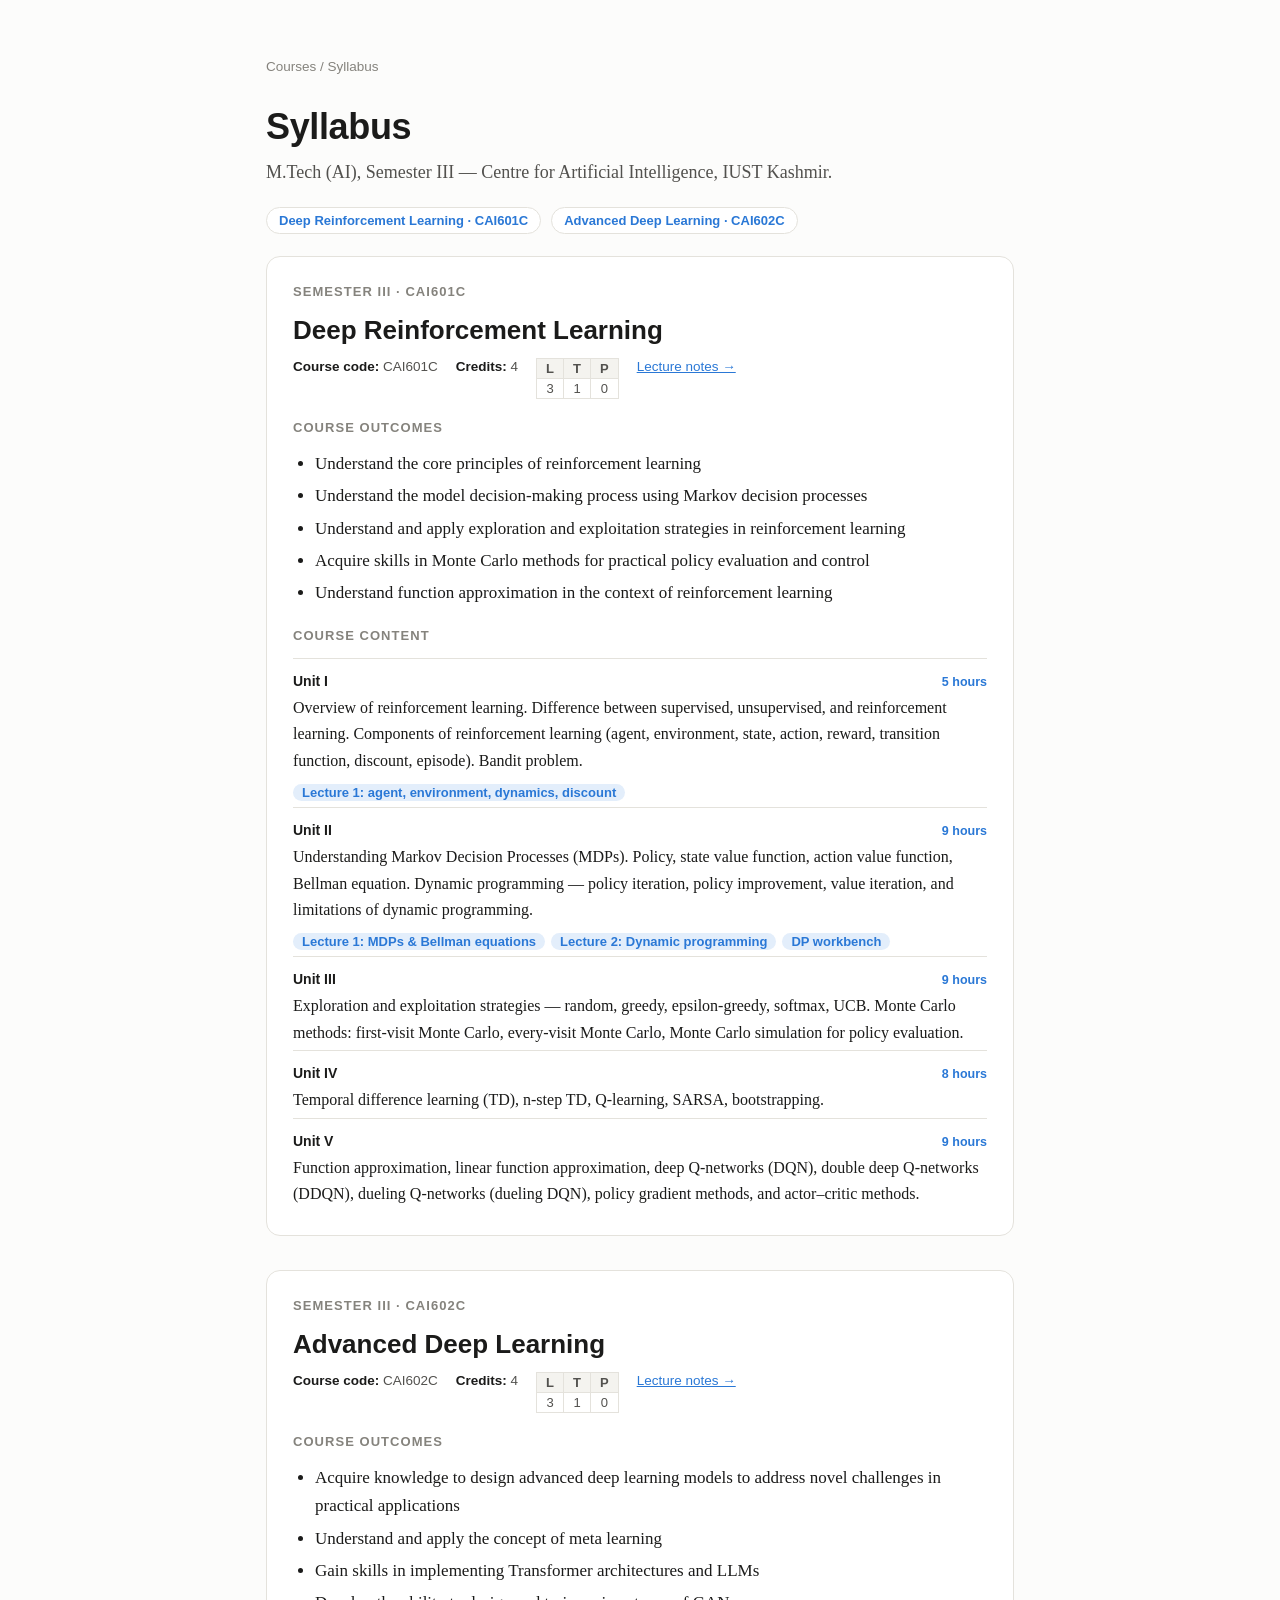
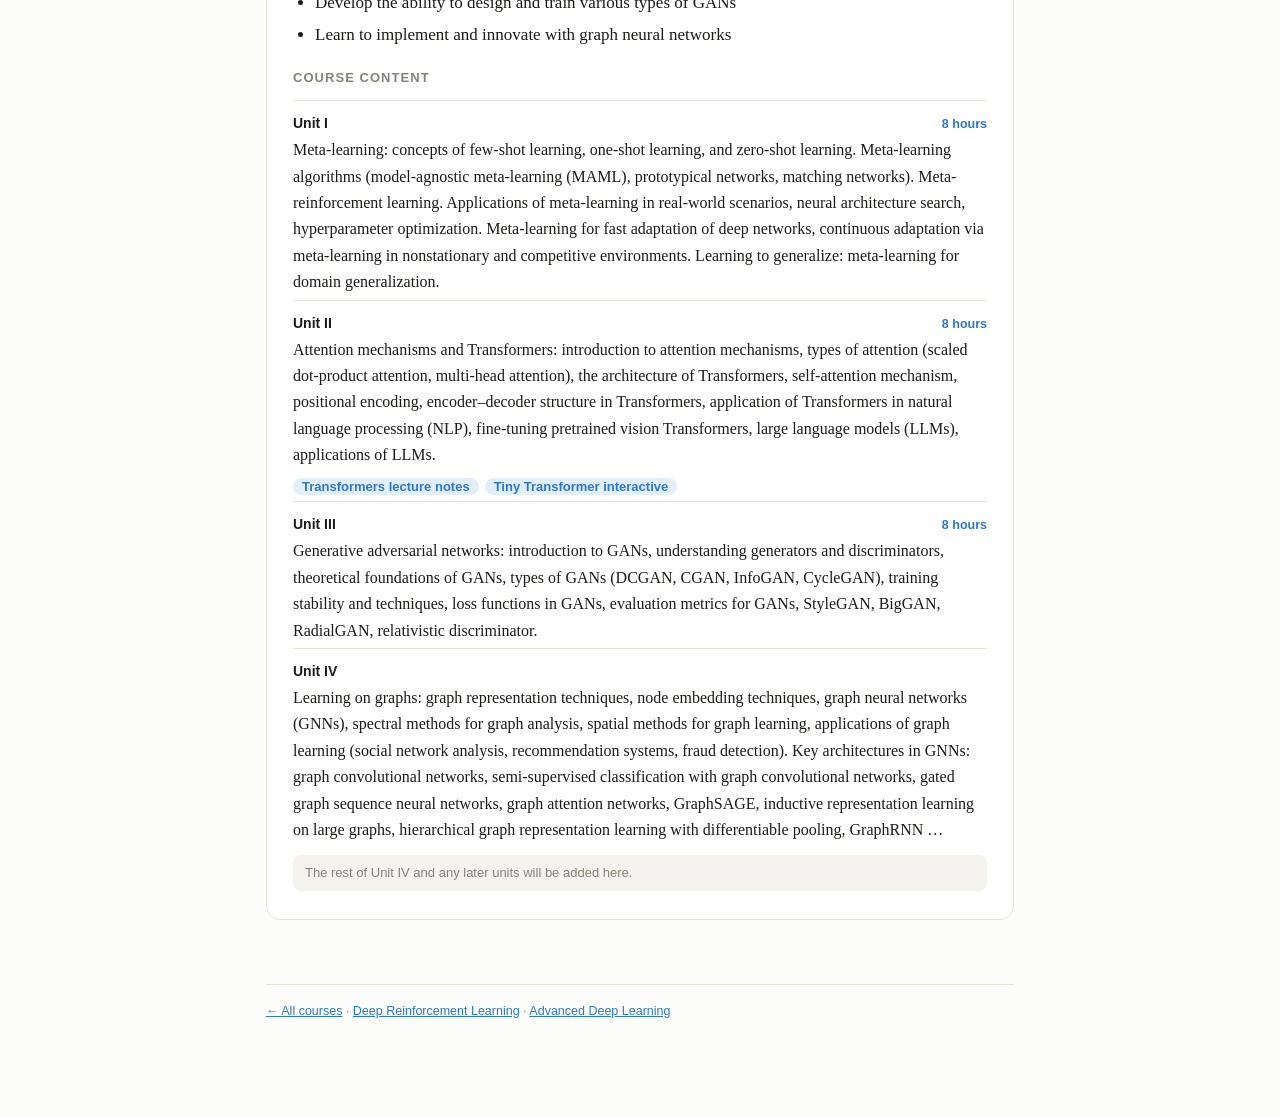
==== syllabus/index.html @ 991bb5e2 "Add Deep Reinforcement Learning course and syllabus page - Lecture 1: MDPs & Bellman equations (Byte" ====
<!DOCTYPE html>
<html lang="en">
<head>
<meta charset="utf-8">
<meta name="viewport" content="width=device-width, initial-scale=1">
<title>Course Syllabus</title>
<meta name="description" content="Syllabus for Deep Reinforcement Learning (CAI601C) and Advanced Deep Learning (CAI602C), M.Tech (AI), Centre for AI, IUST Kashmir.">
<link rel="stylesheet" href="../assets/site.css">
<style>
.course{background:var(--paper);border:1px solid var(--line);border-radius:14px;padding:24px 26px;margin:22px 0 34px;scroll-margin-top:16px}
.course h2{margin-top:0}
.course h3.ct{font-size:26px;margin:0 0 12px;line-height:1.2}
.facts{display:flex;flex-wrap:wrap;gap:8px 18px;font:13.5px/1.4 -apple-system,BlinkMacSystemFont,"Segoe UI",Inter,Roboto,sans-serif;color:var(--ink2);margin-bottom:18px}
.facts b{color:var(--ink)}
.ltp{border-collapse:collapse;font:13px sans-serif}.ltp td,.ltp th{border:1px solid var(--line);padding:2px 9px;text-align:center}.ltp th{background:var(--soft);font-weight:600}
.outcomes{margin:6px 0 18px;padding-left:22px}.outcomes li{margin:4px 0}
.unit{border-top:1px solid var(--line);padding:14px 0 4px}
.unit .uh{display:flex;justify-content:space-between;align-items:baseline;gap:12px;font:700 14px -apple-system,BlinkMacSystemFont,"Segoe UI",Inter,Roboto,sans-serif}
.unit .hrs{font-weight:600;font-size:12.5px;color:var(--accent);white-space:nowrap}
.unit p{margin:6px 0 0;font-size:16px}
.unit .notes{margin-top:8px;font:13px sans-serif}
.unit .notes a{display:inline-block;background:var(--accent-soft);color:var(--accent);border-radius:999px;padding:1px 9px;margin:2px 6px 2px 0;text-decoration:none;font-weight:600}
.pending{font:13px/1.5 sans-serif;color:var(--muted);background:var(--soft);border-radius:8px;padding:8px 12px;margin-top:12px}
.jump{display:flex;gap:10px;flex-wrap:wrap;margin:-20px 0 10px}
.jump a{font:600 13px sans-serif;text-decoration:none;border:1px solid var(--line);background:var(--paper);border-radius:999px;padding:5px 12px}
@media print{.jump,nav.crumbs{display:none}.course{break-inside:auto;border:0;padding:0}}
</style>
</head>
<body>
<div class="wrap">
  <nav class="crumbs"><a href="../">Courses</a> / Syllabus</nav>
  <h1>Syllabus</h1>
  <p class="lede">M.Tech (AI), Semester III — Centre for Artificial Intelligence, IUST Kashmir.</p>
  <div class="jump"><a href="#drl">Deep Reinforcement Learning · CAI601C</a><a href="#adl">Advanced Deep Learning · CAI602C</a></div>

  <section class="course" id="drl">
    <h2>Semester III · CAI601C</h2>
    <h3 class="ct">Deep Reinforcement Learning</h3>
    <div class="facts">
      <span><b>Course code:</b> CAI601C</span><span><b>Credits:</b> 4</span>
      <table class="ltp" aria-label="Lecture, tutorial, practical hours per week"><tr><th>L</th><th>T</th><th>P</th></tr><tr><td>3</td><td>1</td><td>0</td></tr></table>
      <span><a href="../courses/deep-rl/">Lecture notes →</a></span>
    </div>
    <h2>Course outcomes</h2>
    <ul class="outcomes">
      <li>Understand the core principles of reinforcement learning</li>
      <li>Understand the model decision-making process using Markov decision processes</li>
      <li>Understand and apply exploration and exploitation strategies in reinforcement learning</li>
      <li>Acquire skills in Monte Carlo methods for practical policy evaluation and control</li>
      <li>Understand function approximation in the context of reinforcement learning</li>
    </ul>
    <h2>Course content</h2>
    <div class="unit"><div class="uh"><span>Unit I</span><span class="hrs">5 hours</span></div>
      <p>Overview of reinforcement learning. Difference between supervised, unsupervised, and reinforcement learning. Components of reinforcement learning (agent, environment, state, action, reward, transition function, discount, episode). Bandit problem.</p>
      <div class="notes"><a href="../courses/deep-rl/mdp-bellman/#b0">Lecture 1: agent, environment, dynamics, discount</a></div></div>
    <div class="unit"><div class="uh"><span>Unit II</span><span class="hrs">9 hours</span></div>
      <p>Understanding Markov Decision Processes (MDPs). Policy, state value function, action value function, Bellman equation. Dynamic programming — policy iteration, policy improvement, value iteration, and limitations of dynamic programming.</p>
      <div class="notes"><a href="../courses/deep-rl/mdp-bellman/">Lecture 1: MDPs &amp; Bellman equations</a><a href="../courses/deep-rl/dynamic-programming/">Lecture 2: Dynamic programming</a><a href="../courses/deep-rl/dp-workbench/">DP workbench</a></div></div>
    <div class="unit"><div class="uh"><span>Unit III</span><span class="hrs">9 hours</span></div>
      <p>Exploration and exploitation strategies — random, greedy, epsilon-greedy, softmax, UCB. Monte Carlo methods: first-visit Monte Carlo, every-visit Monte Carlo, Monte Carlo simulation for policy evaluation.</p></div>
    <div class="unit"><div class="uh"><span>Unit IV</span><span class="hrs">8 hours</span></div>
      <p>Temporal difference learning (TD), n-step TD, Q-learning, SARSA, bootstrapping.</p></div>
    <div class="unit"><div class="uh"><span>Unit V</span><span class="hrs">9 hours</span></div>
      <p>Function approximation, linear function approximation, deep Q-networks (DQN), double deep Q-networks (DDQN), dueling Q-networks (dueling DQN), policy gradient methods, and actor–critic methods.</p></div>
  </section>

  <section class="course" id="adl">
    <h2>Semester III · CAI602C</h2>
    <h3 class="ct">Advanced Deep Learning</h3>
    <div class="facts">
      <span><b>Course code:</b> CAI602C</span><span><b>Credits:</b> 4</span>
      <table class="ltp" aria-label="Lecture, tutorial, practical hours per week"><tr><th>L</th><th>T</th><th>P</th></tr><tr><td>3</td><td>1</td><td>0</td></tr></table>
      <span><a href="../courses/advanced-dl/">Lecture notes →</a></span>
    </div>
    <h2>Course outcomes</h2>
    <ul class="outcomes">
      <li>Acquire knowledge to design advanced deep learning models to address novel challenges in practical applications</li>
      <li>Understand and apply the concept of meta learning</li>
      <li>Gain skills in implementing Transformer architectures and LLMs</li>
      <li>Develop the ability to design and train various types of GANs</li>
      <li>Learn to implement and innovate with graph neural networks</li>
    </ul>
    <h2>Course content</h2>
    <div class="unit"><div class="uh"><span>Unit I</span><span class="hrs">8 hours</span></div>
      <p>Meta-learning: concepts of few-shot learning, one-shot learning, and zero-shot learning. Meta-learning algorithms (model-agnostic meta-learning (MAML), prototypical networks, matching networks). Meta-reinforcement learning. Applications of meta-learning in real-world scenarios, neural architecture search, hyperparameter optimization. Meta-learning for fast adaptation of deep networks, continuous adaptation via meta-learning in nonstationary and competitive environments. Learning to generalize: meta-learning for domain generalization.</p></div>
    <div class="unit"><div class="uh"><span>Unit II</span><span class="hrs">8 hours</span></div>
      <p>Attention mechanisms and Transformers: introduction to attention mechanisms, types of attention (scaled dot-product attention, multi-head attention), the architecture of Transformers, self-attention mechanism, positional encoding, encoder–decoder structure in Transformers, application of Transformers in natural language processing (NLP), fine-tuning pretrained vision Transformers, large language models (LLMs), applications of LLMs.</p>
      <div class="notes"><a href="../courses/advanced-dl/transformers/">Transformers lecture notes</a><a href="../courses/advanced-dl/transformer-flow/">Tiny Transformer interactive</a></div></div>
    <div class="unit"><div class="uh"><span>Unit III</span><span class="hrs">8 hours</span></div>
      <p>Generative adversarial networks: introduction to GANs, understanding generators and discriminators, theoretical foundations of GANs, types of GANs (DCGAN, CGAN, InfoGAN, CycleGAN), training stability and techniques, loss functions in GANs, evaluation metrics for GANs, StyleGAN, BigGAN, RadialGAN, relativistic discriminator.</p></div>
    <div class="unit"><div class="uh"><span>Unit IV</span><span class="hrs"></span></div>
      <p>Learning on graphs: graph representation techniques, node embedding techniques, graph neural networks (GNNs), spectral methods for graph analysis, spatial methods for graph learning, applications of graph learning (social network analysis, recommendation systems, fraud detection). Key architectures in GNNs: graph convolutional networks, semi-supervised classification with graph convolutional networks, gated graph sequence neural networks, graph attention networks, GraphSAGE, inductive representation learning on large graphs, hierarchical graph representation learning with differentiable pooling, GraphRNN …</p>
      <div class="pending">The rest of Unit IV and any later units will be added here.</div></div>
  </section>

  <footer><a href="../">← All courses</a> · <a href="../courses/deep-rl/">Deep Reinforcement Learning</a> · <a href="../courses/advanced-dl/">Advanced Deep Learning</a></footer>
</div>
</body>
</html>
---- assets/site.css ----
:root{
  color-scheme: light;
  --bg:#fcfcfb; --paper:#ffffff; --ink:#1b1b1a; --ink2:#52514e; --muted:#85837d;
  --line:#e4e2dc; --soft:#f4f3ef; --accent:#2a78d6; --accent-soft:#e3eefb;
}
*{box-sizing:border-box}
body{margin:0;background:var(--bg);color:var(--ink);font:17px/1.65 "Charter","Iowan Old Style","Georgia",serif}
h1,h2,h3,nav,.meta,.tag,footer{font-family:-apple-system,BlinkMacSystemFont,"Segoe UI",Inter,Roboto,Helvetica,Arial,sans-serif}
a{color:var(--accent)}
.wrap{max-width:780px;margin:0 auto;padding:56px 16px 96px}
nav.crumbs{font-size:13.5px;color:var(--muted);margin-bottom:28px}
nav.crumbs a{color:var(--muted);text-decoration:none}
nav.crumbs a:hover{color:var(--ink)}
h1{font-size:36px;line-height:1.15;margin:0 0 10px;letter-spacing:-.01em}
.lede{color:var(--ink2);margin:0 0 40px;font-size:18px}
h2{font-size:13px;letter-spacing:.08em;text-transform:uppercase;color:var(--muted);margin:40px 0 12px}
.cards{display:grid;gap:14px}
.card{display:block;background:var(--paper);border:1px solid var(--line);border-radius:12px;padding:20px 22px;text-decoration:none;color:var(--ink);transition:border-color .15s,box-shadow .15s}
.card:hover{border-color:var(--accent);box-shadow:0 2px 12px rgba(42,120,214,.08)}
.card h3{margin:0 0 4px;font-size:19px}
.card p{margin:0;color:var(--ink2);font-size:15.5px}
.card .meta{margin-top:10px;font-size:12.5px;color:var(--muted);display:flex;gap:8px;flex-wrap:wrap;align-items:center}
.tag{display:inline-block;background:var(--accent-soft);color:var(--accent);border-radius:999px;padding:1px 9px;font-size:12px;font-weight:600}
.card.soon{opacity:.55;pointer-events:none}
footer{margin-top:64px;font-size:12.5px;color:var(--muted);border-top:1px solid var(--line);padding-top:16px}
@media (max-width:600px){h1{font-size:29px}.wrap{padding-top:36px}}
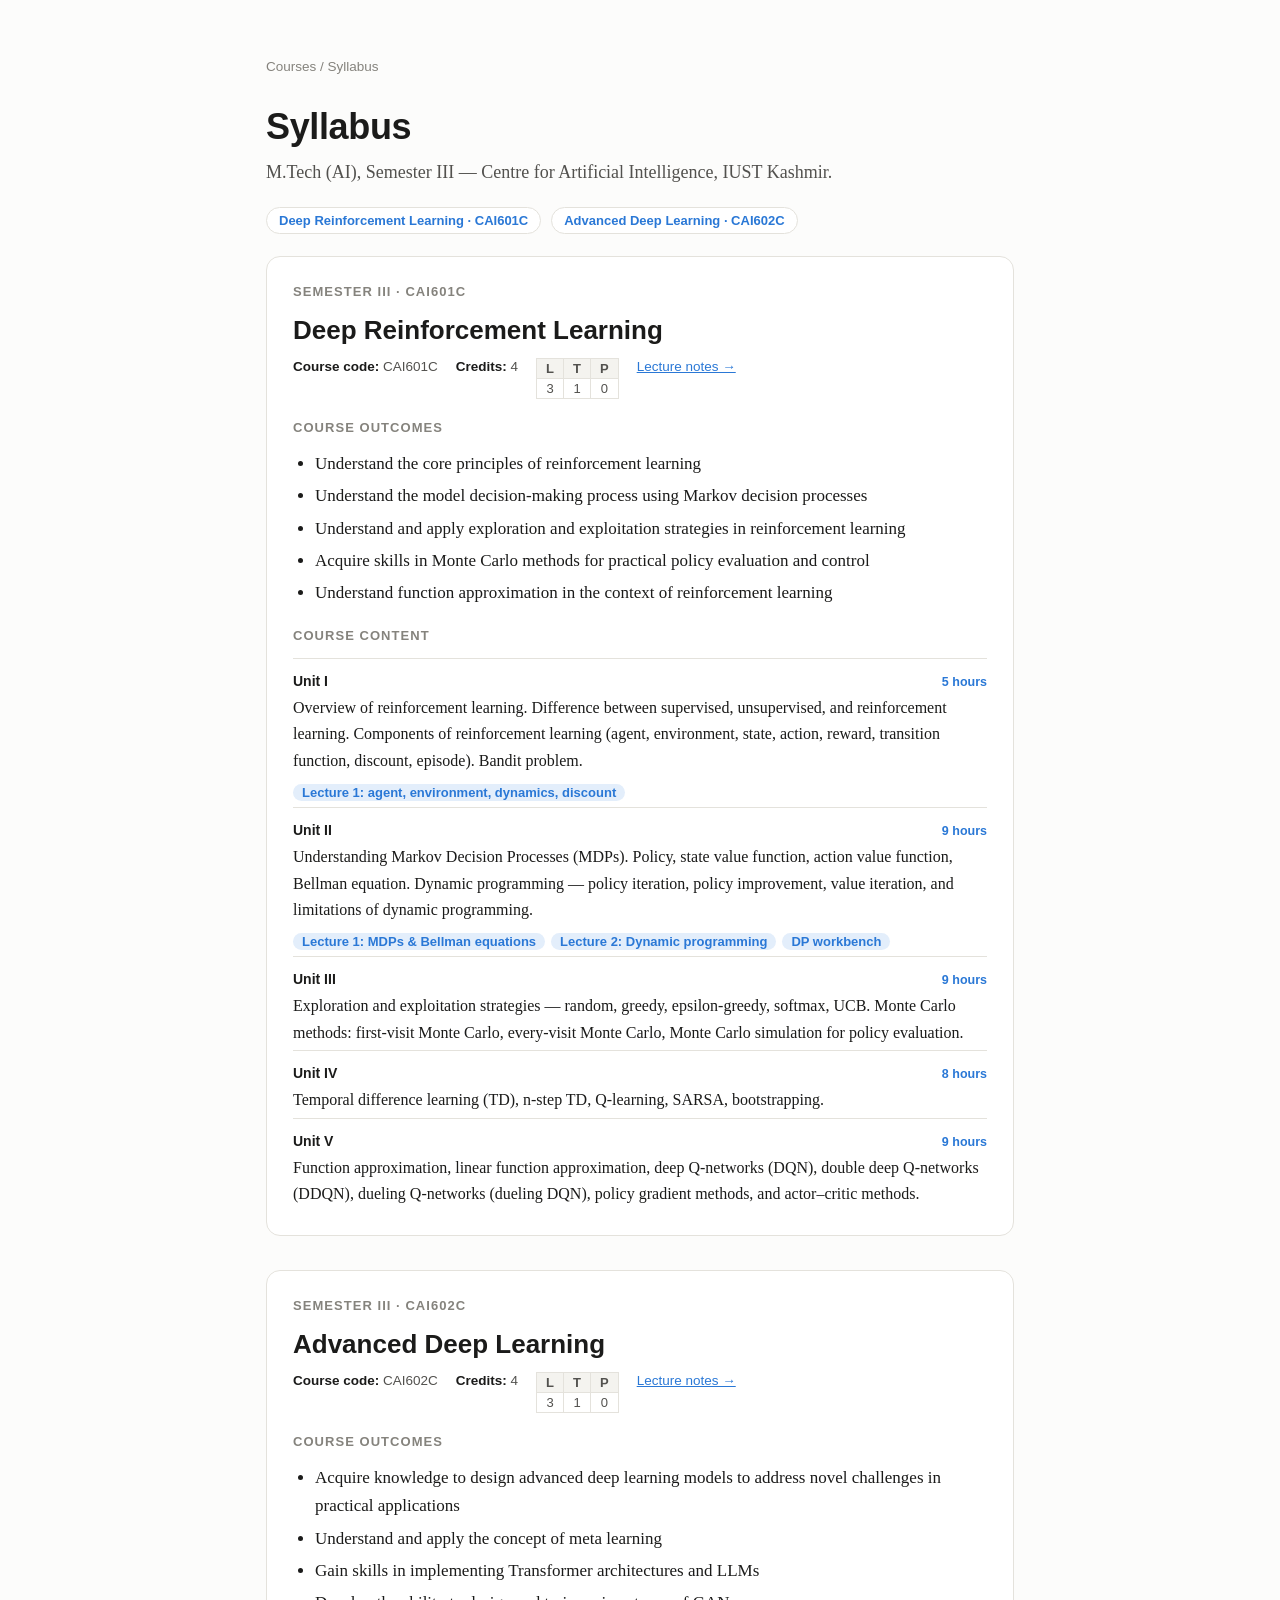
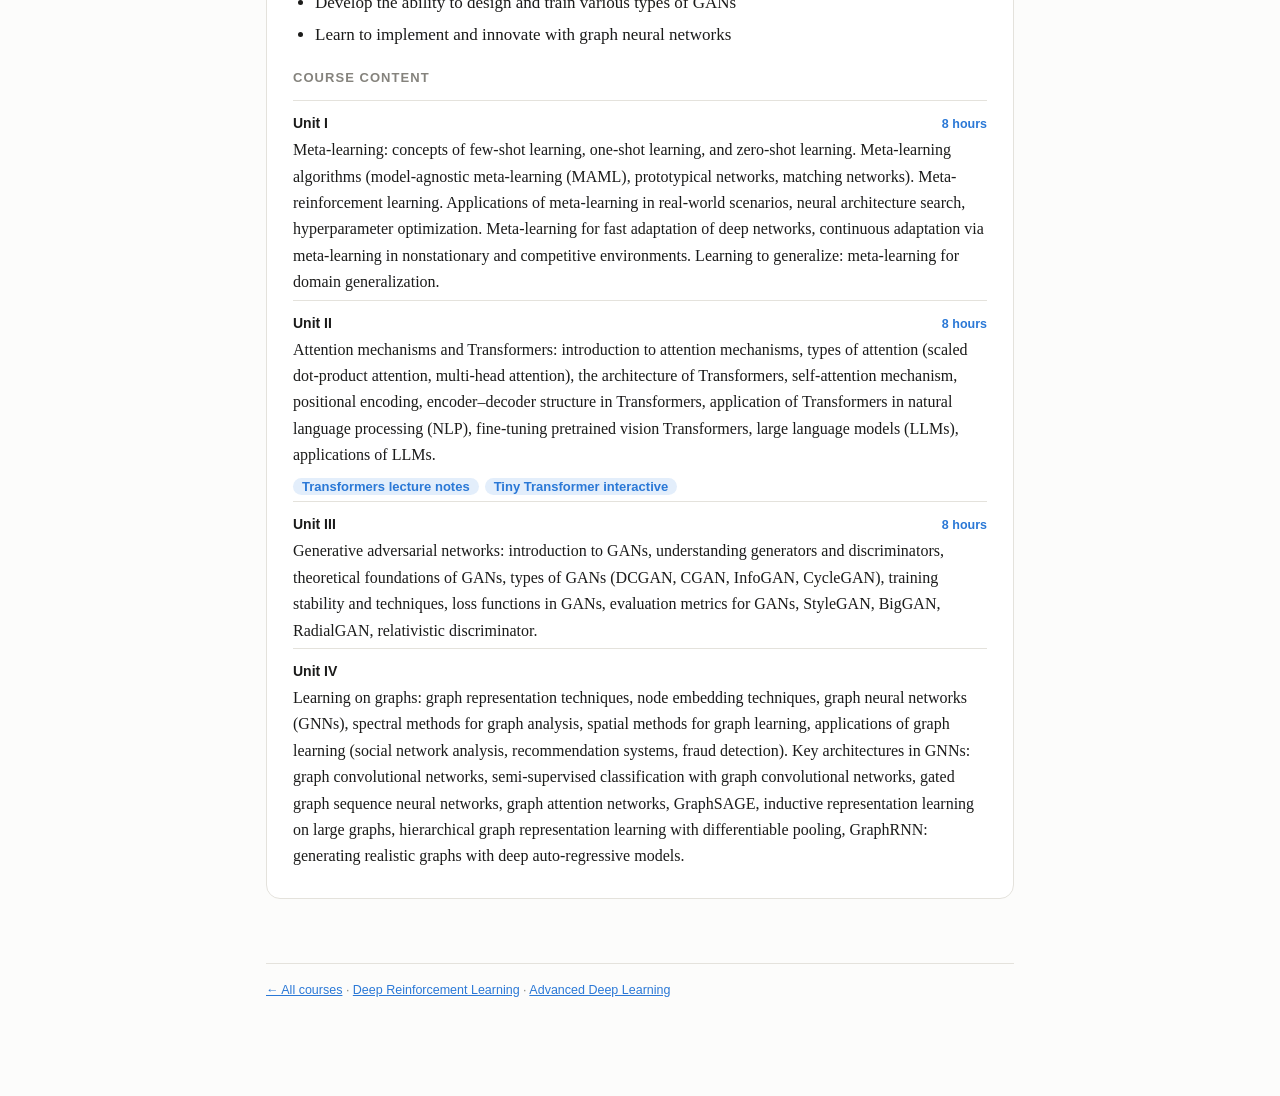
==== commit 76846c50: "Complete Advanced DL syllabus Unit IV" ====
--- a/syllabus/index.html
+++ b/syllabus/index.html
@@ -88,9 +88,8 @@
       <div class="notes"><a href="../courses/advanced-dl/transformers/">Transformers lecture notes</a><a href="../courses/advanced-dl/transformer-flow/">Tiny Transformer interactive</a></div></div>
     <div class="unit"><div class="uh"><span>Unit III</span><span class="hrs">8 hours</span></div>
       <p>Generative adversarial networks: introduction to GANs, understanding generators and discriminators, theoretical foundations of GANs, types of GANs (DCGAN, CGAN, InfoGAN, CycleGAN), training stability and techniques, loss functions in GANs, evaluation metrics for GANs, StyleGAN, BigGAN, RadialGAN, relativistic discriminator.</p></div>
-    <div class="unit"><div class="uh"><span>Unit IV</span><span class="hrs"></span></div>
-      <p>Learning on graphs: graph representation techniques, node embedding techniques, graph neural networks (GNNs), spectral methods for graph analysis, spatial methods for graph learning, applications of graph learning (social network analysis, recommendation systems, fraud detection). Key architectures in GNNs: graph convolutional networks, semi-supervised classification with graph convolutional networks, gated graph sequence neural networks, graph attention networks, GraphSAGE, inductive representation learning on large graphs, hierarchical graph representation learning with differentiable pooling, GraphRNN …</p>
-      <div class="pending">The rest of Unit IV and any later units will be added here.</div></div>
+    <div class="unit"><div class="uh"><span>Unit IV</span></div>
+      <p>Learning on graphs: graph representation techniques, node embedding techniques, graph neural networks (GNNs), spectral methods for graph analysis, spatial methods for graph learning, applications of graph learning (social network analysis, recommendation systems, fraud detection). Key architectures in GNNs: graph convolutional networks, semi-supervised classification with graph convolutional networks, gated graph sequence neural networks, graph attention networks, GraphSAGE, inductive representation learning on large graphs, hierarchical graph representation learning with differentiable pooling, GraphRNN: generating realistic graphs with deep auto-regressive models.</p></div>
   </section>
 
   <footer><a href="../">← All courses</a> · <a href="../courses/deep-rl/">Deep Reinforcement Learning</a> · <a href="../courses/advanced-dl/">Advanced Deep Learning</a></footer>
